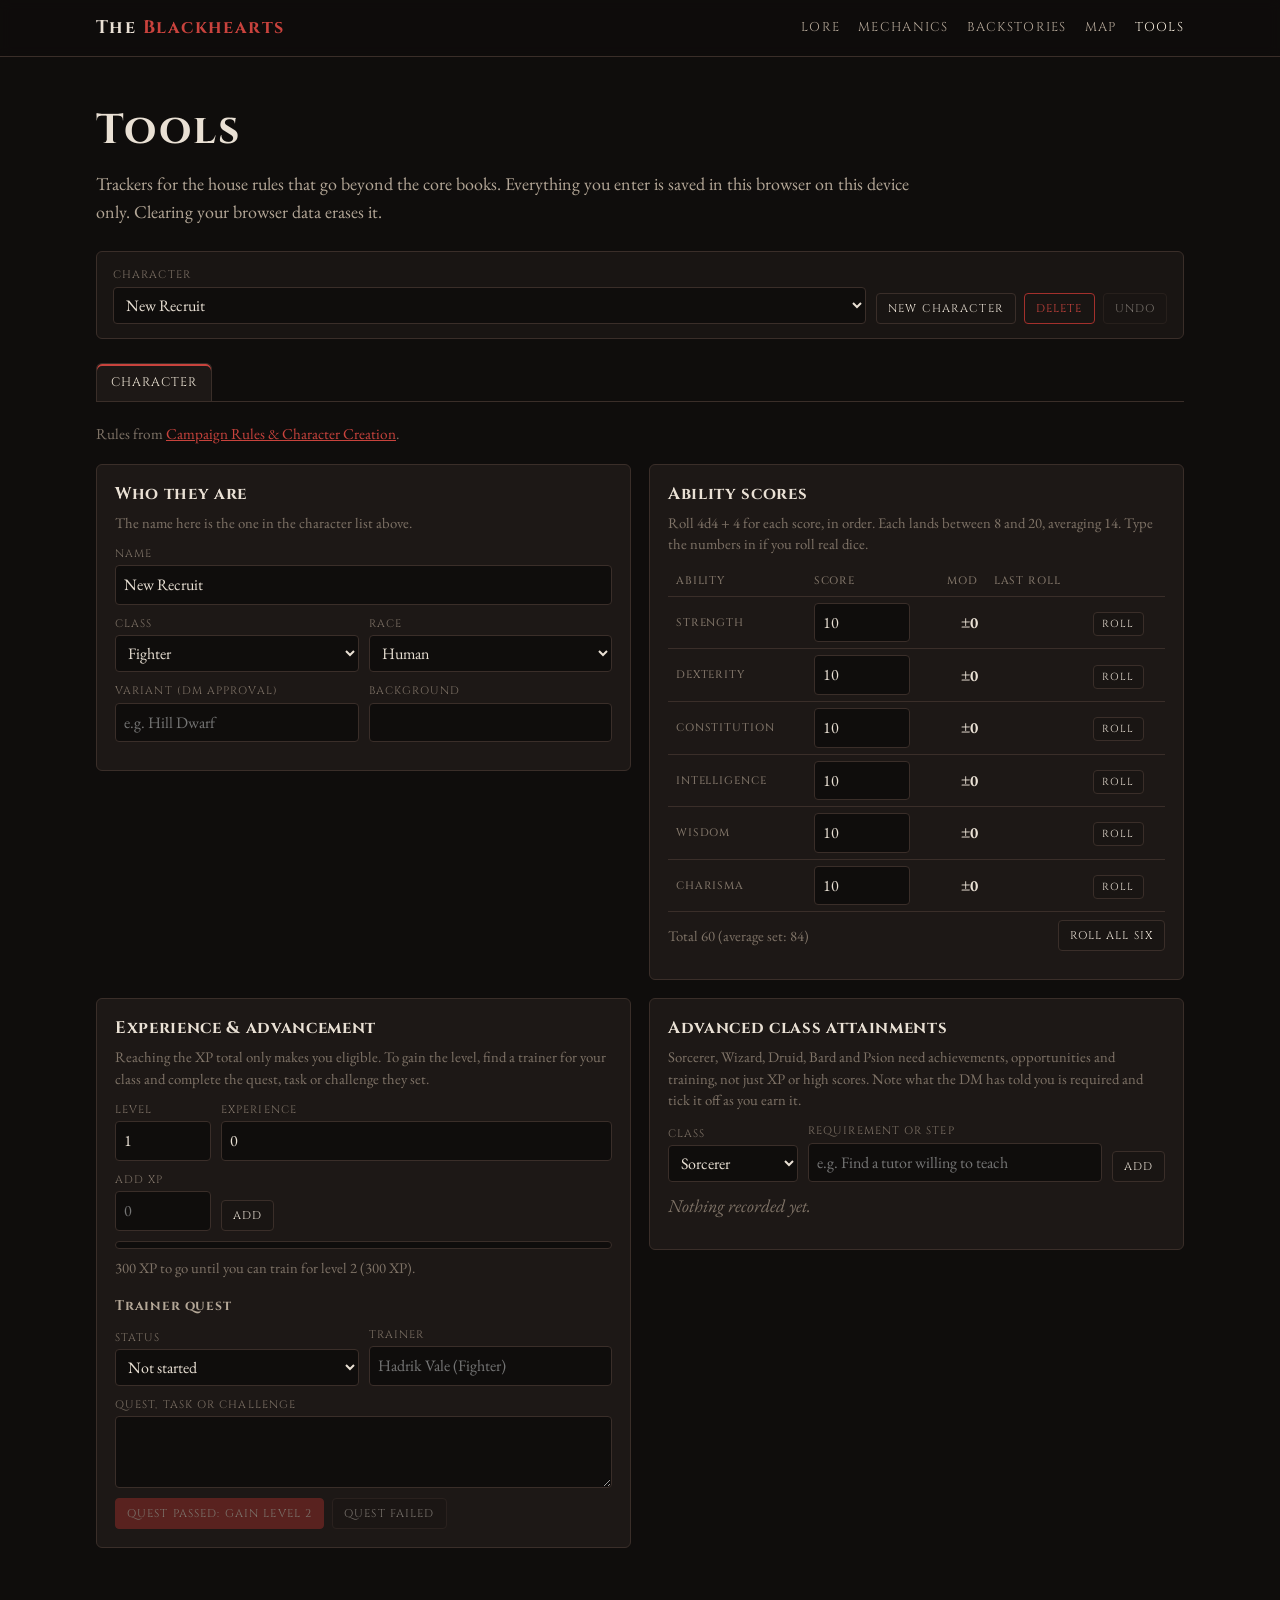
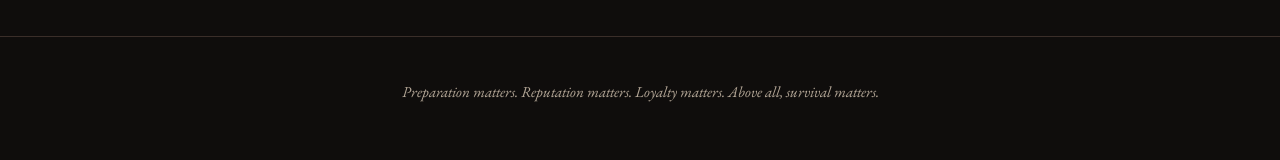
==== tools/index.html @ 190e4b89 "Add Tools page with a Character tab New tools/ page, linked from the site nav, for tracking house ru" ====
<!doctype html>
<html lang="en">
<head>
  <meta charset="utf-8">
  <meta name="viewport" content="width=device-width, initial-scale=1">
  <title>Tools · The Blackhearts</title>
  <meta name="description" content="Trackers for The Blackhearts house rules: character advancement, injuries and death, gear durability, crafting and Ranger Arts.">
  <link rel="preconnect" href="https://fonts.googleapis.com">
  <link rel="preconnect" href="https://fonts.gstatic.com" crossorigin>
  <link href="https://fonts.googleapis.com/css2?family=Cinzel:wght@500;700&family=EB+Garamond:ital,wght@0,400;0,600;1,400&display=swap" rel="stylesheet">
  <link rel="stylesheet" href="../assets/style.css">
  <link rel="stylesheet" href="../assets/tools.css">
</head>
<body>

<header class="topbar">
  <div class="wrap">
    <a class="brand" href="../index.html">The <span>Blackhearts</span></a>
    <nav>
      <a href="../index.html#lore">Lore</a>
      <a href="../index.html#mechanics">Mechanics</a>
      <a href="../index.html#backstories">Backstories</a>
      <a href="../index.html#map">Map</a>
      <a href="./" aria-current="page">Tools</a>
    </nav>
  </div>
</header>

<main class="wrap tools" id="tools">
  <div class="tools-head">
    <h1>Tools</h1>
    <p>Trackers for the house rules that go beyond the core books. Everything you enter is saved in this browser on this device only. Clearing your browser data erases it.</p>
    <p class="storage-warning" id="storage-warning" hidden>This browser isn't letting the page save (private browsing or blocked site data). The tools still work, but your entries will be gone when you leave.</p>
  </div>

  <div class="charbar">
    <label class="field"><span>Character</span><select id="bh-char-select"></select></label>
    <div class="btns">
      <button type="button" class="btn" data-action="core.new">New character</button>
      <button type="button" class="btn danger" data-action="core.delete">Delete</button>
      <button type="button" class="btn" data-action="core.undo" id="bh-undo" title="Undo the last change">Undo</button>
    </div>
  </div>

  <div class="tablist" role="tablist" id="tool-tabs" aria-label="Rules"></div>
  <div class="panel" role="tabpanel" id="tool-panel" tabindex="-1"></div>

  <noscript><p class="callout bad">The tools need JavaScript turned on.</p></noscript>
</main>

<footer>
  <div class="wrap">
    <p class="closing">Preparation matters. Reputation matters. Loyalty matters. Above all, survival matters.</p>
  </div>
</footer>

<script src="../assets/tools/rules.js"></script>
<script src="../assets/tools/core.js"></script>
<script src="../assets/tools/character.js"></script>
<script>BH.start();</script>
</body>
</html>
---- assets/style.css ----
:root {
  --bg: #0f0d0c;
  --bg-raised: #191513;
  --bg-card: #1d1816;
  --line: #3a2e29;
  --ink: #e9e0d4;
  --ink-soft: #b4a797;
  --ink-faint: #7f7367;
  --blood: #a3302c;
  --blood-bright: #c9433d;
  --parchment: #efe6d6;
  --radius: 6px;
  --serif: "EB Garamond", Georgia, "Times New Roman", serif;
  --display: "Cinzel", "Trajan Pro", Georgia, serif;
}

* { box-sizing: border-box; }

html { scroll-behavior: smooth; scroll-padding-top: 72px; }

body {
  margin: 0;
  background: var(--bg);
  color: var(--ink);
  font-family: var(--serif);
  font-size: 1.125rem;
  line-height: 1.6;
  -webkit-font-smoothing: antialiased;
}

a { color: var(--blood-bright); }
a:hover { color: var(--parchment); }

img { max-width: 100%; display: block; }

.wrap { max-width: 1120px; margin: 0 auto; padding: 0 16px; }

/* Top bar */
.topbar {
  position: sticky;
  top: 0;
  z-index: 10;
  background: rgba(15, 13, 12, 0.92);
  backdrop-filter: blur(6px);
  border-bottom: 1px solid var(--line);
}
.topbar .wrap {
  display: flex;
  align-items: center;
  gap: 24px;
  min-height: 56px;
  overflow-x: auto;
}
.brand {
  font-family: var(--display);
  font-weight: 700;
  letter-spacing: 0.08em;
  color: var(--ink);
  text-decoration: none;
  white-space: nowrap;
}
.brand span { color: var(--blood-bright); }
.topbar nav { display: flex; gap: 18px; margin-left: auto; }
.topbar nav a {
  font-family: var(--display);
  font-size: 0.8rem;
  letter-spacing: 0.1em;
  text-transform: uppercase;
  color: var(--ink-soft);
  text-decoration: none;
  white-space: nowrap;
}
.topbar nav a:hover { color: var(--parchment); }

/* Hero */
.hero {
  position: relative;
  padding: 88px 0 72px;
  text-align: center;
  border-bottom: 1px solid var(--line);
  background:
    linear-gradient(to bottom, rgba(15, 13, 12, 0.55), var(--bg) 92%),
    url("gloombough-map.jpg") center 40% / cover no-repeat;
}
.hero h1 {
  font-family: var(--display);
  font-size: clamp(2.4rem, 7vw, 4.4rem);
  letter-spacing: 0.06em;
  margin: 0;
  line-height: 1.05;
  text-shadow: 0 2px 18px rgba(0, 0, 0, 0.8);
}
.hero .tagline {
  font-family: var(--display);
  color: var(--blood-bright);
  letter-spacing: 0.2em;
  text-transform: uppercase;
  font-size: 0.9rem;
  margin: 14px 0 28px;
}
.hero blockquote {
  max-width: 34em;
  margin: 0 auto;
  font-style: italic;
  font-size: 1.25rem;
  color: var(--parchment);
  text-shadow: 0 1px 10px rgba(0, 0, 0, 0.9);
}
.hero .start {
  margin: 32px auto 0;
  max-width: 36em;
  color: var(--ink-soft);
  font-size: 1rem;
}

/* Sections */
section.shelf { padding: 64px 0 24px; }
.shelf-head {
  display: flex;
  align-items: baseline;
  gap: 16px;
  border-bottom: 1px solid var(--line);
  padding-bottom: 12px;
  margin-bottom: 28px;
}
.shelf-head h2 {
  font-family: var(--display);
  font-size: 1.7rem;
  letter-spacing: 0.06em;
  margin: 0;
}
.shelf-head p {
  margin: 0;
  color: var(--ink-faint);
  font-size: 1rem;
}

.grid {
  display: grid;
  grid-template-columns: repeat(auto-fill, minmax(250px, 1fr));
  gap: 22px;
}

.card {
  display: flex;
  flex-direction: column;
  background: var(--bg-card);
  border: 1px solid var(--line);
  border-radius: var(--radius);
  overflow: hidden;
  transition: border-color 0.15s, transform 0.15s;
}
.card:hover { border-color: var(--blood); transform: translateY(-2px); }

.card .cover {
  display: block;
  aspect-ratio: 4 / 3;
  overflow: hidden;
  background: var(--parchment);
  border-bottom: 1px solid var(--line);
}
.card .cover img {
  width: 100%;
  height: 100%;
  object-fit: cover;
  object-position: top;
}

.card .body { padding: 16px 18px 18px; display: flex; flex-direction: column; flex: 1; }
.card h3 {
  font-family: var(--display);
  font-size: 1.05rem;
  letter-spacing: 0.03em;
  margin: 0 0 6px;
  line-height: 1.3;
}
.card h3 a { color: var(--ink); text-decoration: none; }
.card h3 a:hover { color: var(--parchment); }
.card .desc { margin: 0 0 14px; color: var(--ink-soft); font-size: 1rem; line-height: 1.5; flex: 1; }
.card .meta {
  display: flex;
  align-items: center;
  gap: 10px;
  font-size: 0.85rem;
  color: var(--ink-faint);
}
.card .meta .actions { margin-left: auto; display: flex; gap: 8px; }

.badge {
  display: inline-block;
  font-family: var(--display);
  font-size: 0.65rem;
  letter-spacing: 0.12em;
  text-transform: uppercase;
  color: var(--parchment);
  background: var(--blood);
  padding: 2px 8px;
  border-radius: 3px;
  margin-bottom: 8px;
  align-self: flex-start;
}

.btn {
  font-family: var(--display);
  font-size: 0.72rem;
  letter-spacing: 0.1em;
  text-transform: uppercase;
  text-decoration: none;
  padding: 6px 12px;
  border-radius: 4px;
  border: 1px solid var(--line);
  color: var(--ink);
  background: var(--bg-raised);
  white-space: nowrap;
}
.btn:hover { border-color: var(--blood); color: var(--parchment); }
.btn.primary { background: var(--blood); border-color: var(--blood); color: var(--parchment); }
.btn.primary:hover { background: var(--blood-bright); border-color: var(--blood-bright); }

/* Backstory card: a quote instead of a page cover */
.card .epigraph {
  aspect-ratio: 4 / 3;
  display: flex;
  align-items: center;
  justify-content: center;
  padding: 24px;
  text-decoration: none;
  background:
    radial-gradient(circle at 50% 40%, #2a1c19, var(--bg-raised) 70%);
  border-bottom: 1px solid var(--line);
  color: var(--parchment);
  font-style: italic;
  font-size: 1.05rem;
  line-height: 1.45;
  text-align: center;
}

/* Map */
.map-frame {
  display: block;
  border: 1px solid var(--line);
  border-radius: var(--radius);
  overflow: hidden;
}
.map-frame:hover { border-color: var(--blood); }
.map-note { color: var(--ink-faint); font-size: 0.95rem; margin-top: 10px; }

footer {
  margin-top: 64px;
  border-top: 1px solid var(--line);
  padding: 28px 0 40px;
  color: var(--ink-faint);
  font-size: 0.95rem;
  text-align: center;
}
footer .closing { font-style: italic; color: var(--ink-soft); }

/* Reading page (backstories) */
.reading {
  max-width: 44rem;
  margin: 0 auto;
  padding: 48px 16px 24px;
}
.reading .back {
  font-family: var(--display);
  font-size: 0.8rem;
  letter-spacing: 0.1em;
  text-transform: uppercase;
  text-decoration: none;
}
.reading .kicker {
  font-family: var(--display);
  color: var(--blood-bright);
  letter-spacing: 0.2em;
  text-transform: uppercase;
  font-size: 0.8rem;
  margin: 36px 0 0;
}
.reading h1 {
  font-family: var(--display);
  font-size: clamp(2rem, 6vw, 3rem);
  letter-spacing: 0.04em;
  margin: 6px 0 20px;
  line-height: 1.1;
}
.reading h1 + p em {
  display: block;
  font-size: 1.25rem;
  color: var(--parchment);
}
.reading h2 {
  font-family: var(--display);
  font-size: 1.3rem;
  letter-spacing: 0.05em;
  color: var(--blood-bright);
  margin: 40px 0 10px;
}
.reading hr { border: 0; border-top: 1px solid var(--line); margin: 36px 0; }
.reading p, .reading li { color: var(--ink); }
.reading strong { color: var(--parchment); }
.reading ul { padding-left: 1.3em; }
.reading li { margin-bottom: 6px; }
.reading .at-the-table {
  margin: 32px 0 0;
  padding: 6px 24px 14px;
  background: var(--bg-card);
  border: 1px solid var(--line);
  border-left: 3px solid var(--blood);
  border-radius: var(--radius);
}
.reading .at-the-table h2 { margin-top: 18px; }
.reading .at-the-table p { margin: 0 0 12px; }
.reading .source { margin-top: 40px; font-size: 0.95rem; color: var(--ink-faint); }

@media (max-width: 640px) {
  body { font-size: 1.05rem; }
  .topbar .wrap { flex-wrap: wrap; gap: 4px 0; padding-top: 10px; padding-bottom: 10px; }
  .topbar nav { flex-wrap: wrap; gap: 2px 16px; margin-left: 0; width: 100%; }
  html { scroll-padding-top: 120px; }
  .hero { padding: 64px 0 52px; }
  .shelf-head { flex-direction: column; gap: 4px; }
}
---- assets/tools.css ----
/* Tools page. Builds on style.css (colors, fonts, .btn). */

/* Only top and bottom: .wrap supplies the side gutter. */
.tools {
  padding-top: 40px;
  padding-bottom: 24px;
}
.tools-head h1 {
  font-family: var(--display);
  font-size: clamp(1.9rem, 5vw, 2.6rem);
  letter-spacing: 0.05em;
  margin: 0 0 6px;
}
.tools-head p { margin: 0; color: var(--ink-soft); max-width: 46em; }

.storage-warning {
  margin: 16px 0 0;
  padding: 10px 14px;
  border: 1px solid var(--blood);
  border-radius: var(--radius);
  background: #2a1513;
  color: var(--parchment);
  font-size: 1rem;
}

/* Character bar */
.charbar {
  display: flex;
  flex-wrap: wrap;
  align-items: flex-end;
  gap: 10px;
  margin: 24px 0 0;
  padding: 14px 16px;
  background: var(--bg-raised);
  border: 1px solid var(--line);
  border-radius: var(--radius);
}
.charbar .field { flex: 1 1 220px; }
.charbar .btns { display: flex; flex-wrap: wrap; gap: 8px; }

/* Tabs */
.tablist {
  display: flex;
  gap: 4px;
  margin: 24px 0 0;
  border-bottom: 1px solid var(--line);
  overflow-x: auto;
  scrollbar-width: thin;
}
.tablist button {
  font-family: var(--display);
  font-size: 0.78rem;
  letter-spacing: 0.08em;
  text-transform: uppercase;
  white-space: nowrap;
  padding: 10px 14px;
  background: none;
  color: var(--ink-soft);
  border: 1px solid transparent;
  border-bottom: none;
  border-radius: var(--radius) var(--radius) 0 0;
  cursor: pointer;
}
.tablist button:hover { color: var(--parchment); }
.tablist button[aria-selected="true"] {
  color: var(--parchment);
  background: var(--bg-card);
  border-color: var(--line);
  box-shadow: inset 0 2px 0 var(--blood-bright);
}

.panel { padding: 20px 0 0; }
.panel:focus { outline: none; }
.panel .source {
  margin: 0 0 18px;
  font-size: 0.95rem;
  color: var(--ink-faint);
}

.tool-grid {
  display: grid;
  grid-template-columns: repeat(auto-fit, minmax(min(100%, 420px), 1fr));
  gap: 18px;
  align-items: start;
}
.tool-card {
  background: var(--bg-card);
  border: 1px solid var(--line);
  border-radius: var(--radius);
  padding: 16px 18px 18px;
  min-width: 0;
}
.tool-card.wide { grid-column: 1 / -1; }
.tool-card h3 {
  font-family: var(--display);
  font-size: 1.05rem;
  letter-spacing: 0.04em;
  margin: 0 0 4px;
}
.tool-card h4 {
  font-family: var(--display);
  font-size: 0.85rem;
  letter-spacing: 0.06em;
  color: var(--ink-soft);
  margin: 18px 0 8px;
}
.tool-card .hint, .hint {
  color: var(--ink-faint);
  font-size: 0.92rem;
  line-height: 1.45;
  margin: 0 0 12px;
}
.tool-card > p { margin: 0 0 10px; }

/* Form controls */
.field { display: flex; flex-direction: column; gap: 3px; min-width: 0; }
.field > span {
  font-family: var(--display);
  font-size: 0.68rem;
  letter-spacing: 0.1em;
  text-transform: uppercase;
  color: var(--ink-faint);
}
.tools input, .tools select, .tools textarea {
  font: inherit;
  font-size: 1rem;
  color: var(--ink);
  background: var(--bg);
  border: 1px solid var(--line);
  border-radius: 4px;
  padding: 6px 8px;
  min-width: 0;
  width: 100%;
}
.tools textarea { resize: vertical; min-height: 4.5em; }
.tools input[type="checkbox"] { width: auto; accent-color: var(--blood-bright); }
.tools input:focus, .tools select:focus, .tools textarea:focus, .tools button:focus-visible {
  outline: 2px solid var(--blood-bright);
  outline-offset: 1px;
}
.tools input[type="number"] { font-variant-numeric: tabular-nums; }
.check { display: flex; align-items: center; gap: 8px; font-size: 1rem; cursor: pointer; }

.row { display: flex; flex-wrap: wrap; gap: 10px; align-items: flex-end; margin: 0 0 10px; }
.row > .field { flex: 1 1 120px; }
.row > .field.narrow { flex: 0 1 96px; }

.tools button.btn { cursor: pointer; font-size: 0.7rem; padding: 7px 11px; }
.tools button.btn:disabled { opacity: 0.45; cursor: not-allowed; }
.tools button.btn.small { padding: 4px 8px; font-size: 0.64rem; }
.tools button.btn.danger { border-color: var(--blood); color: var(--blood-bright); }
.btns { display: flex; flex-wrap: wrap; gap: 8px; }

/* Readouts */
.stat-row { display: flex; flex-wrap: wrap; gap: 10px; margin: 0 0 12px; }
.stat {
  flex: 1 1 90px;
  background: var(--bg-raised);
  border: 1px solid var(--line);
  border-radius: 4px;
  padding: 8px 10px;
}
.stat b {
  display: block;
  font-family: var(--display);
  font-size: 1.35rem;
  color: var(--parchment);
  font-variant-numeric: tabular-nums;
  line-height: 1.2;
}
.stat span { font-size: 0.8rem; color: var(--ink-faint); }

.callout {
  border-left: 3px solid var(--line);
  background: var(--bg-raised);
  padding: 8px 12px;
  border-radius: 0 4px 4px 0;
  margin: 0 0 12px;
  font-size: 1rem;
}
.callout.good { border-left-color: #6f8f4e; }
.callout.warn { border-left-color: #c08a2e; }
.callout.bad { border-left-color: var(--blood-bright); background: #261412; color: var(--parchment); }

.result {
  margin: 10px 0 0;
  padding: 10px 12px;
  background: var(--bg-raised);
  border: 1px solid var(--line);
  border-radius: 4px;
  font-size: 1rem;
}
.result strong { color: var(--parchment); }

/* Pips: exhaustion, death counters */
.pips { display: flex; gap: 6px; margin: 4px 0 10px; }
.pip {
  width: 22px;
  height: 22px;
  border-radius: 50%;
  border: 1px solid var(--line);
  background: var(--bg);
}
.pip.on { background: var(--blood); border-color: var(--blood-bright); }
.pip.fatal { border-style: dashed; border-color: var(--blood-bright); }

.meter {
  height: 8px;
  background: var(--bg);
  border: 1px solid var(--line);
  border-radius: 4px;
  overflow: hidden;
  margin: 4px 0 8px;
}
.meter > i { display: block; height: 100%; background: var(--blood); }
.meter.ok > i { background: #6f8f4e; }
.meter.mid > i { background: #c08a2e; }

/* Tables */
.tbl-wrap { overflow-x: auto; margin: 0 0 8px; }
.tbl { width: 100%; border-collapse: collapse; font-size: 0.98rem; }
.tbl th, .tbl td { text-align: left; padding: 6px 8px; border-bottom: 1px solid var(--line); vertical-align: middle; }
.tbl th {
  font-family: var(--display);
  font-size: 0.68rem;
  letter-spacing: 0.08em;
  text-transform: uppercase;
  color: var(--ink-faint);
  font-weight: 500;
}
.tbl td.num, .tbl th.num { text-align: right; font-variant-numeric: tabular-nums; }
.tbl input { max-width: 6em; }
.tbl tr.hit td { background: #241513; }

.log { list-style: none; margin: 8px 0 0; padding: 0; font-size: 0.92rem; color: var(--ink-soft); }
.log li { padding: 4px 0; border-bottom: 1px dashed var(--line); }
.log li time { color: var(--ink-faint); margin-right: 6px; font-size: 0.85rem; }

.tag {
  display: inline-block;
  font-family: var(--display);
  font-size: 0.6rem;
  letter-spacing: 0.1em;
  text-transform: uppercase;
  padding: 1px 6px;
  border-radius: 3px;
  border: 1px solid var(--line);
  color: var(--ink-soft);
  vertical-align: middle;
}
.tag.red { border-color: var(--blood); color: var(--blood-bright); }

.empty { color: var(--ink-faint); font-style: italic; margin: 6px 0; }

.topbar nav a[aria-current="page"] { color: var(--parchment); }

@media (max-width: 640px) {
  .tools { padding-top: 28px; }
  .tool-card { padding: 14px 14px 16px; }
  .charbar .btns { width: 100%; }
}
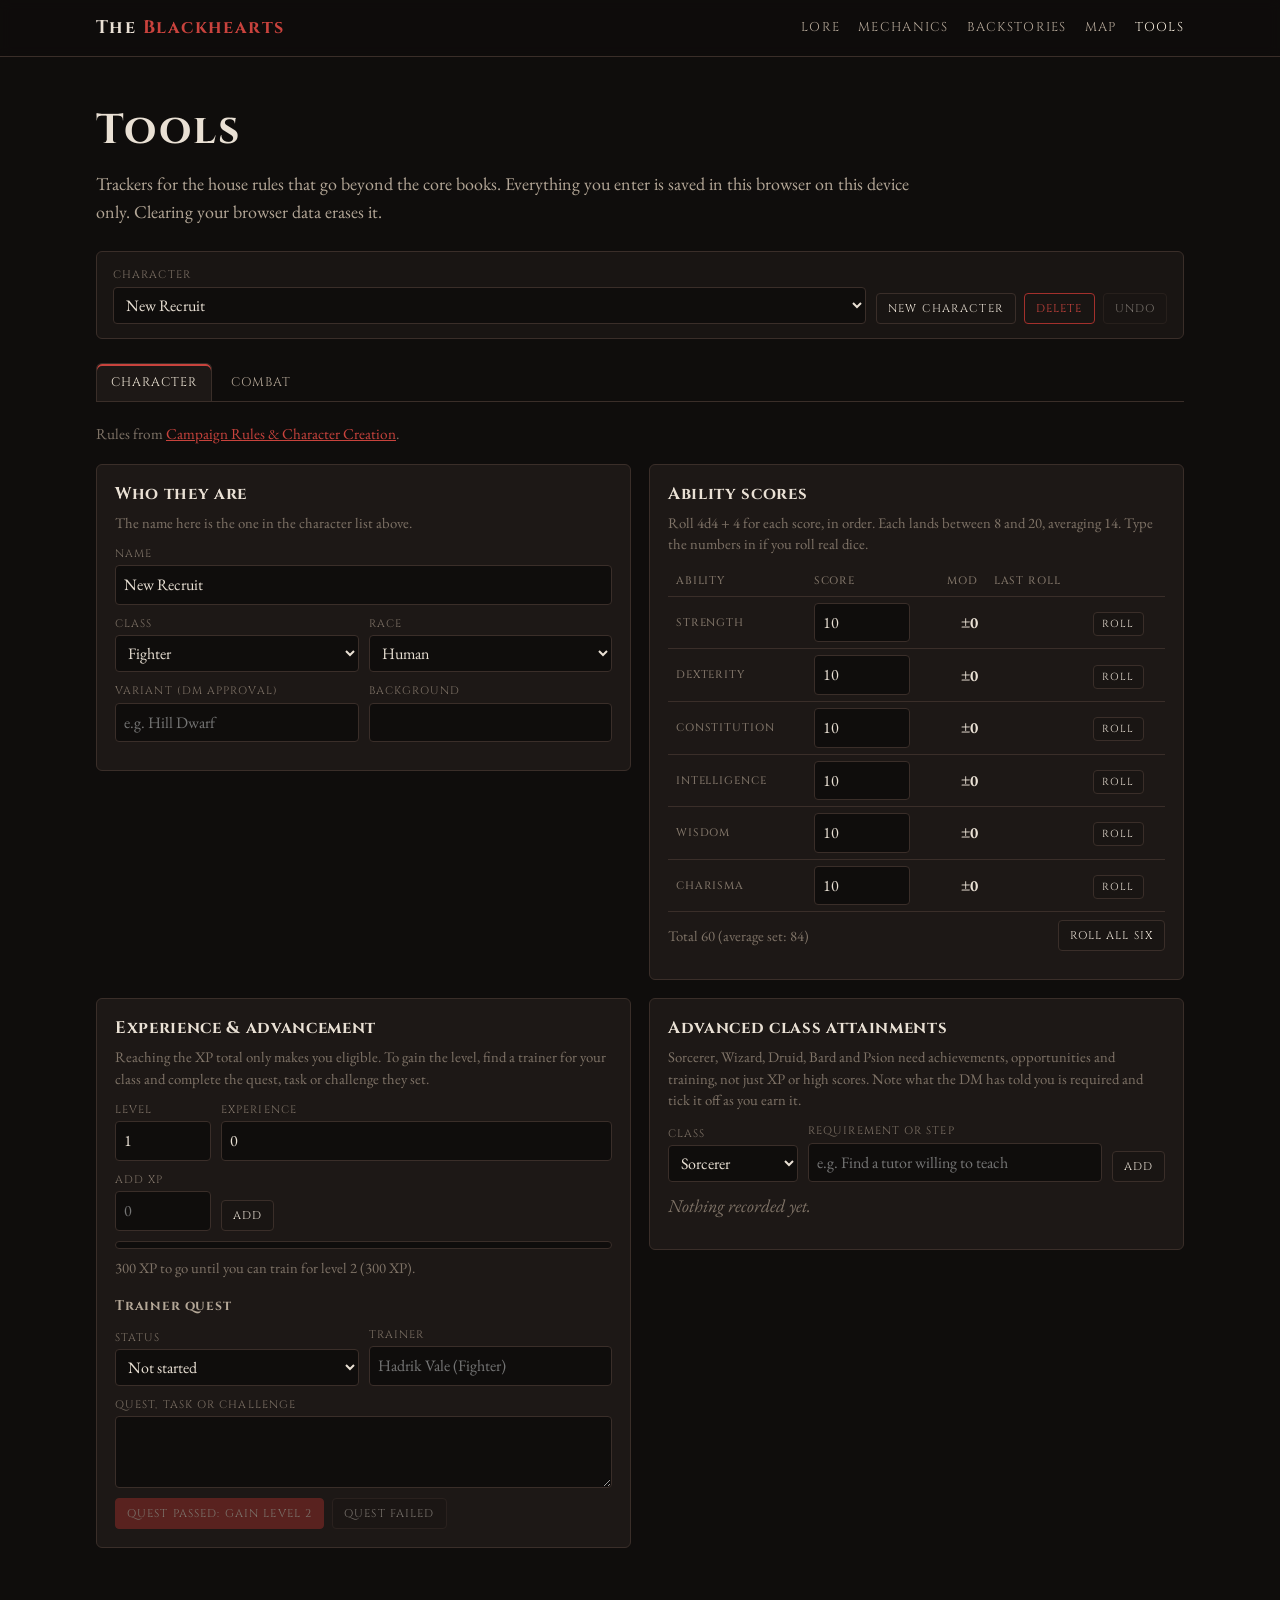
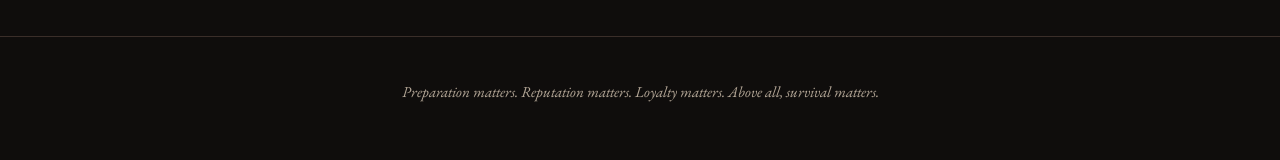
==== commit 8fd1aae1: "Add Combat tab for Advanced Combat, Injuries & Lethality Tracks hit points into unconsciousness and " ====
--- a/tools/index.html
+++ b/tools/index.html
@@ -57,6 +57,7 @@
 <script src="../assets/tools/rules.js"></script>
 <script src="../assets/tools/core.js"></script>
 <script src="../assets/tools/character.js"></script>
+<script src="../assets/tools/combat.js"></script>
 <script>BH.start();</script>
 </body>
 </html>
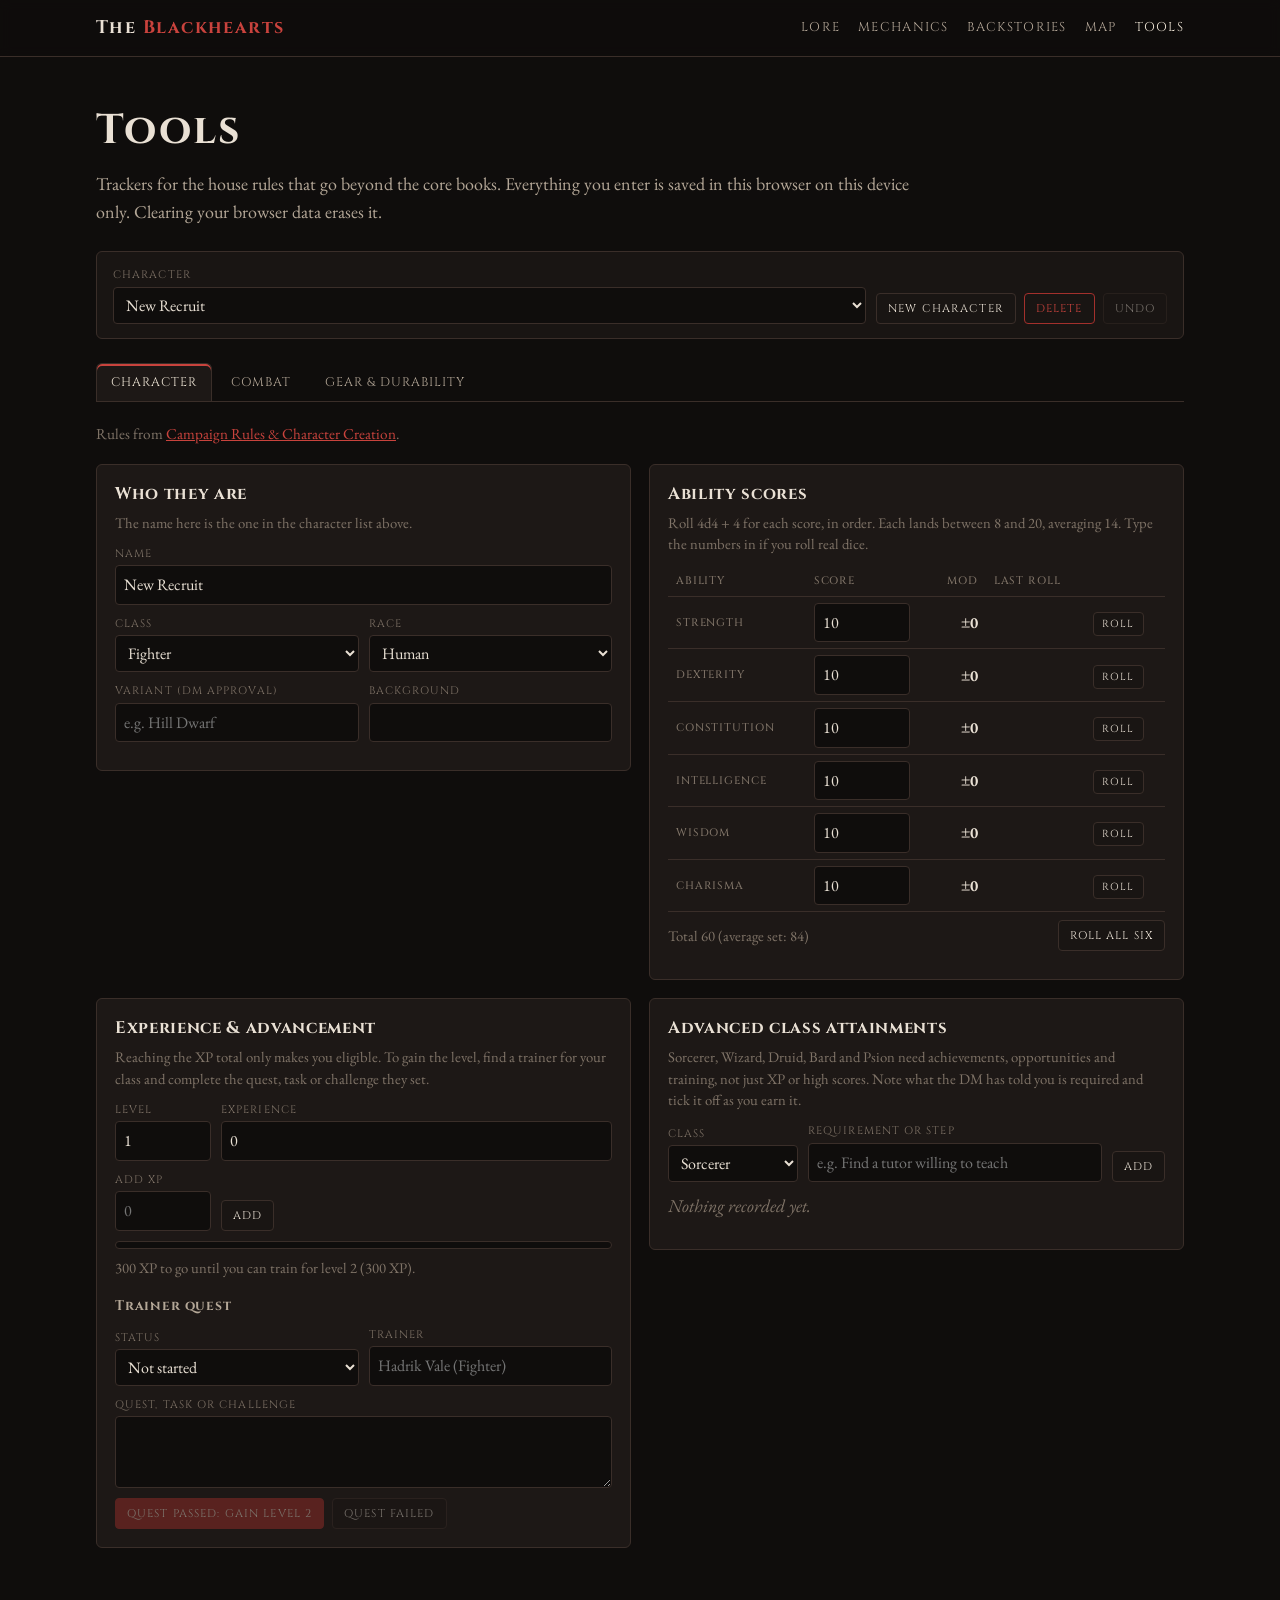
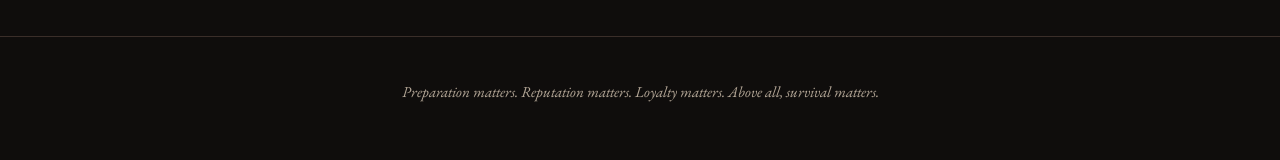
==== commit 06173674: "Add Gear & Durability tab for Equipment Durability & Wear Each item starts from the baseline durabil" ====
--- a/tools/index.html
+++ b/tools/index.html
@@ -58,6 +58,7 @@
 <script src="../assets/tools/core.js"></script>
 <script src="../assets/tools/character.js"></script>
 <script src="../assets/tools/combat.js"></script>
+<script src="../assets/tools/gear.js"></script>
 <script>BH.start();</script>
 </body>
 </html>
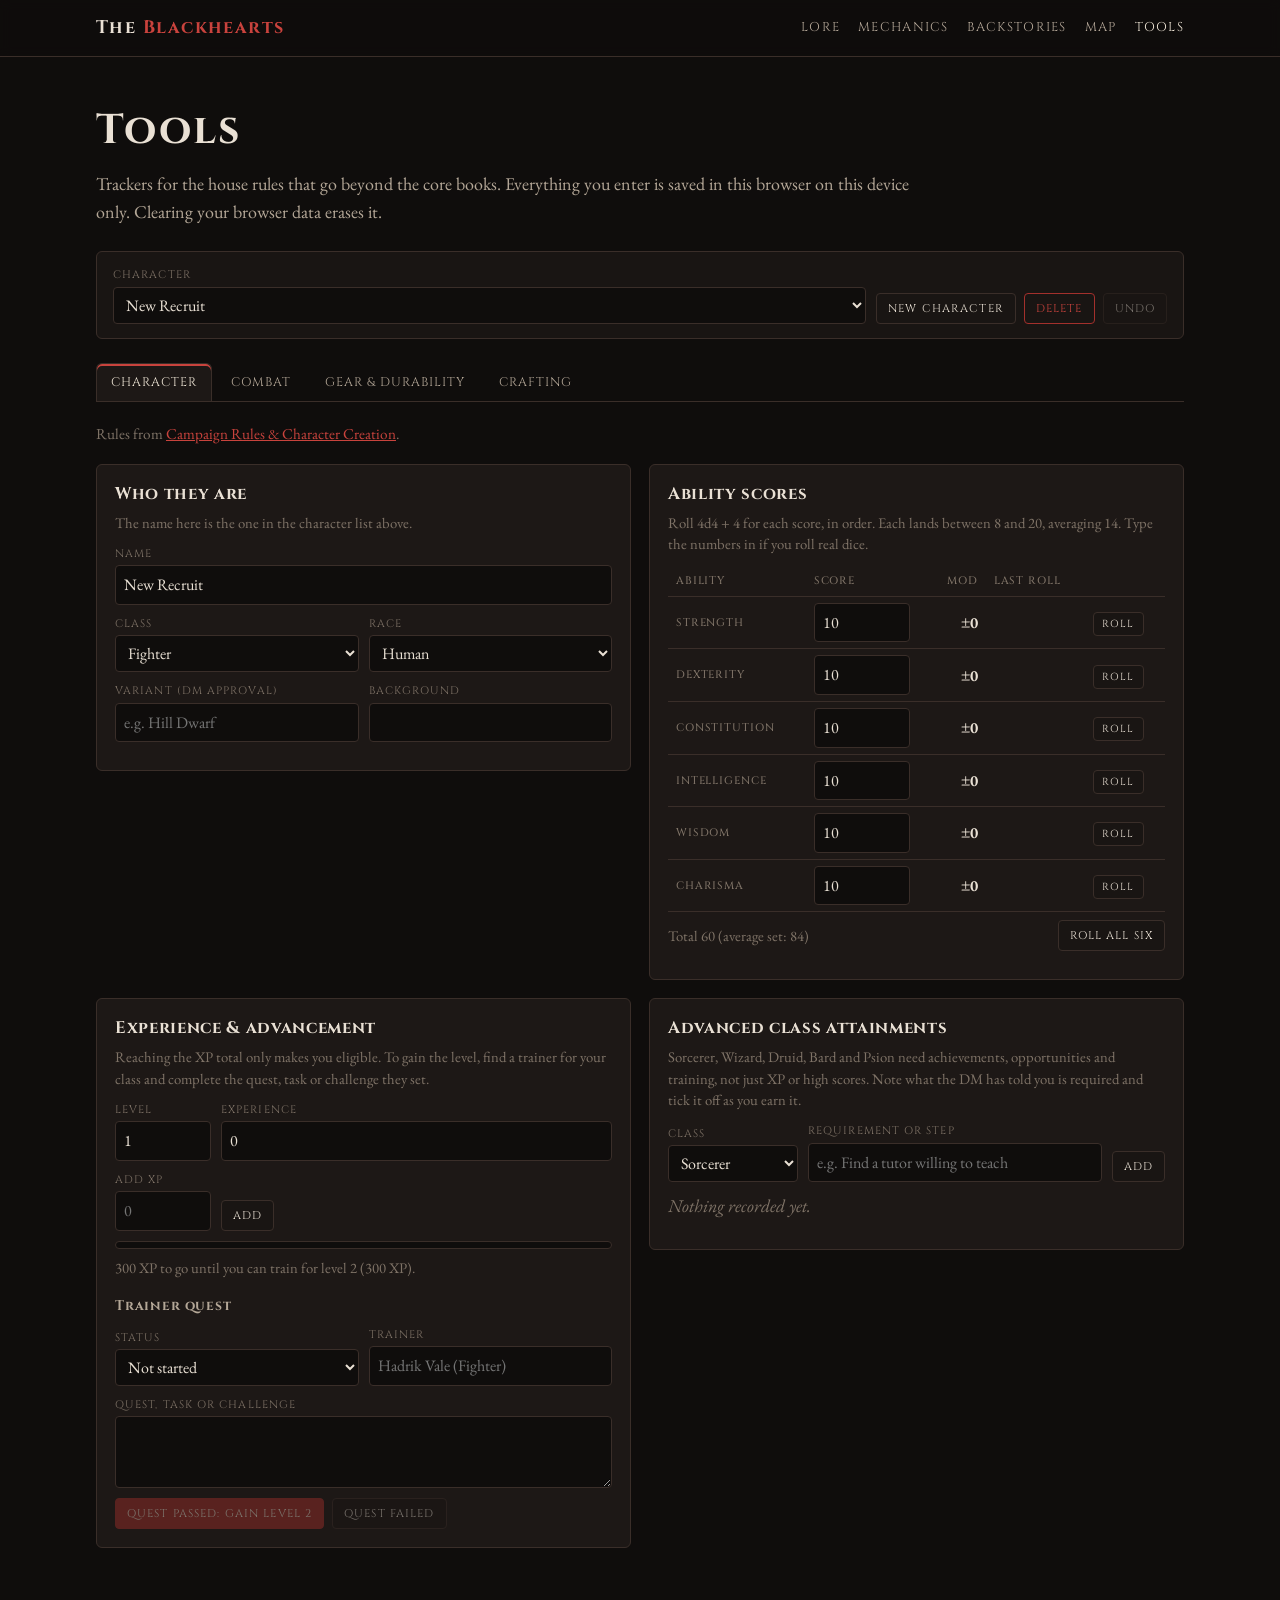
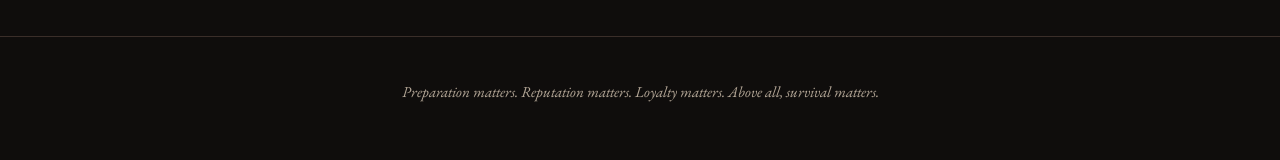
==== commit 7d52e11d: "Add Crafting tab for Crafting, Materials & Equipment The d100 crafting roll with a list of named per" ====
--- a/tools/index.html
+++ b/tools/index.html
@@ -59,6 +59,7 @@
 <script src="../assets/tools/character.js"></script>
 <script src="../assets/tools/combat.js"></script>
 <script src="../assets/tools/gear.js"></script>
+<script src="../assets/tools/crafting.js"></script>
 <script>BH.start();</script>
 </body>
 </html>
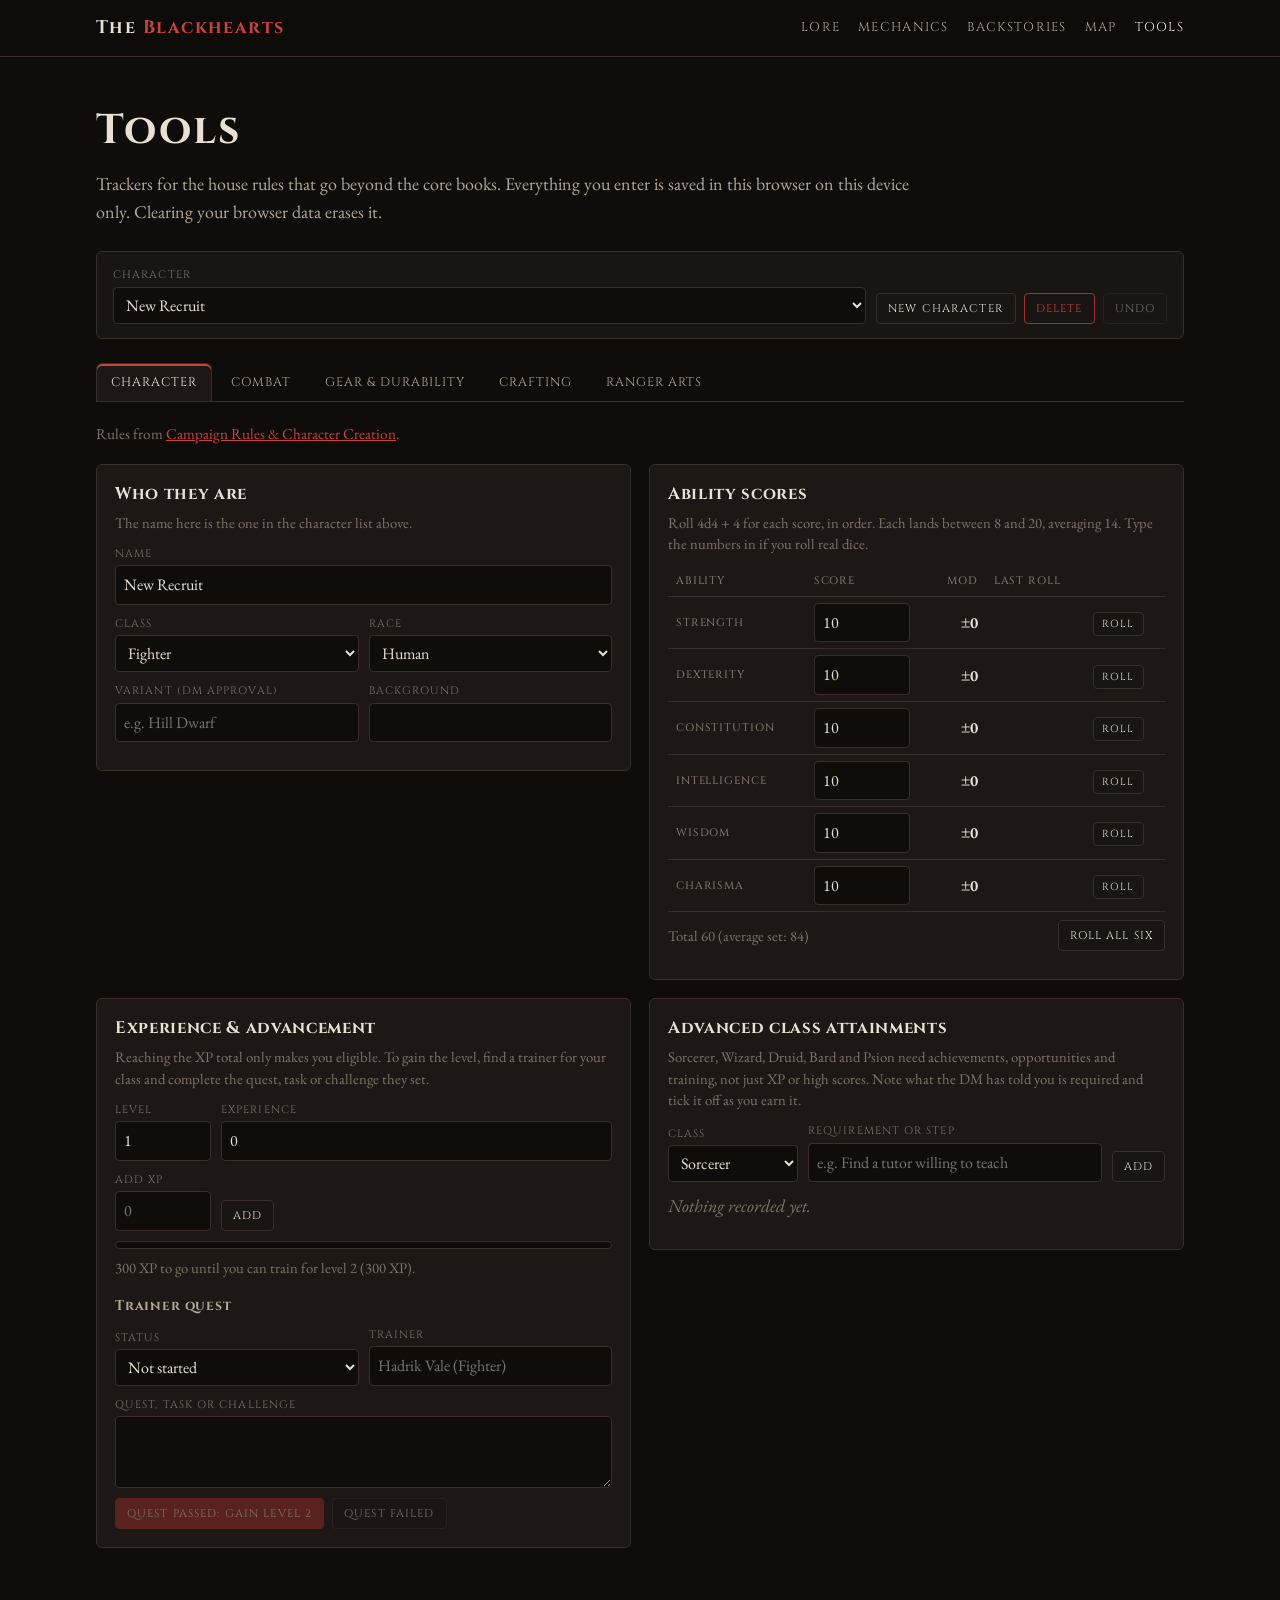
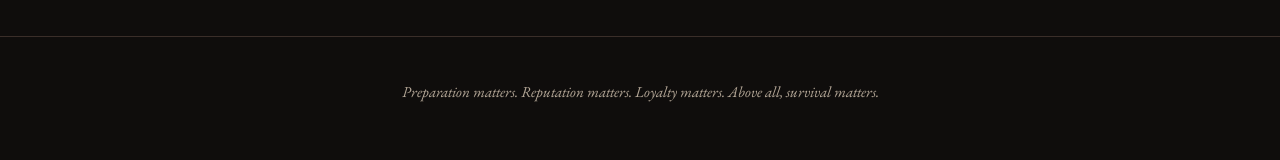
==== commit fe803522: "Add Ranger Arts tab for The Ranger Arts Lists every approved Art by rank with what it's based on, wh" ====
--- a/tools/index.html
+++ b/tools/index.html
@@ -60,6 +60,7 @@
 <script src="../assets/tools/combat.js"></script>
 <script src="../assets/tools/gear.js"></script>
 <script src="../assets/tools/crafting.js"></script>
+<script src="../assets/tools/ranger.js"></script>
 <script>BH.start();</script>
 </body>
 </html>
--- a/assets/tools.css
+++ b/assets/tools.css
@@ -228,7 +228,7 @@
   color: var(--ink-faint);
   font-weight: 500;
 }
-.tbl td.num, .tbl th.num { text-align: right; font-variant-numeric: tabular-nums; }
+.tbl td.num, .tbl th.num { text-align: right; font-variant-numeric: tabular-nums; white-space: nowrap; }
 .tbl input { max-width: 6em; }
 .tbl tr.hit td { background: #241513; }
 
@@ -255,6 +255,19 @@
 .topbar nav a[aria-current="page"] { color: var(--parchment); }
 
 @media (max-width: 640px) {
+  /* Stacked tables: each row becomes a small card (ready box, name, buttons; text below). */
+  .tbl.stack thead { display: none; }
+  .tbl.stack tr {
+    display: grid;
+    grid-template-columns: auto 1fr auto;
+    gap: 4px 10px;
+    align-items: center;
+    padding: 10px 0;
+    border-bottom: 1px solid var(--line);
+  }
+  .tbl.stack td { border: 0; padding: 0; }
+  .tbl.stack td:nth-child(3) { grid-column: 1 / -1; grid-row: 2; }
+  .tbl.stack td:nth-child(4) { grid-column: 3; grid-row: 1; }
   .tools { padding-top: 28px; }
   .tool-card { padding: 14px 14px 16px; }
   .charbar .btns { width: 100%; }
